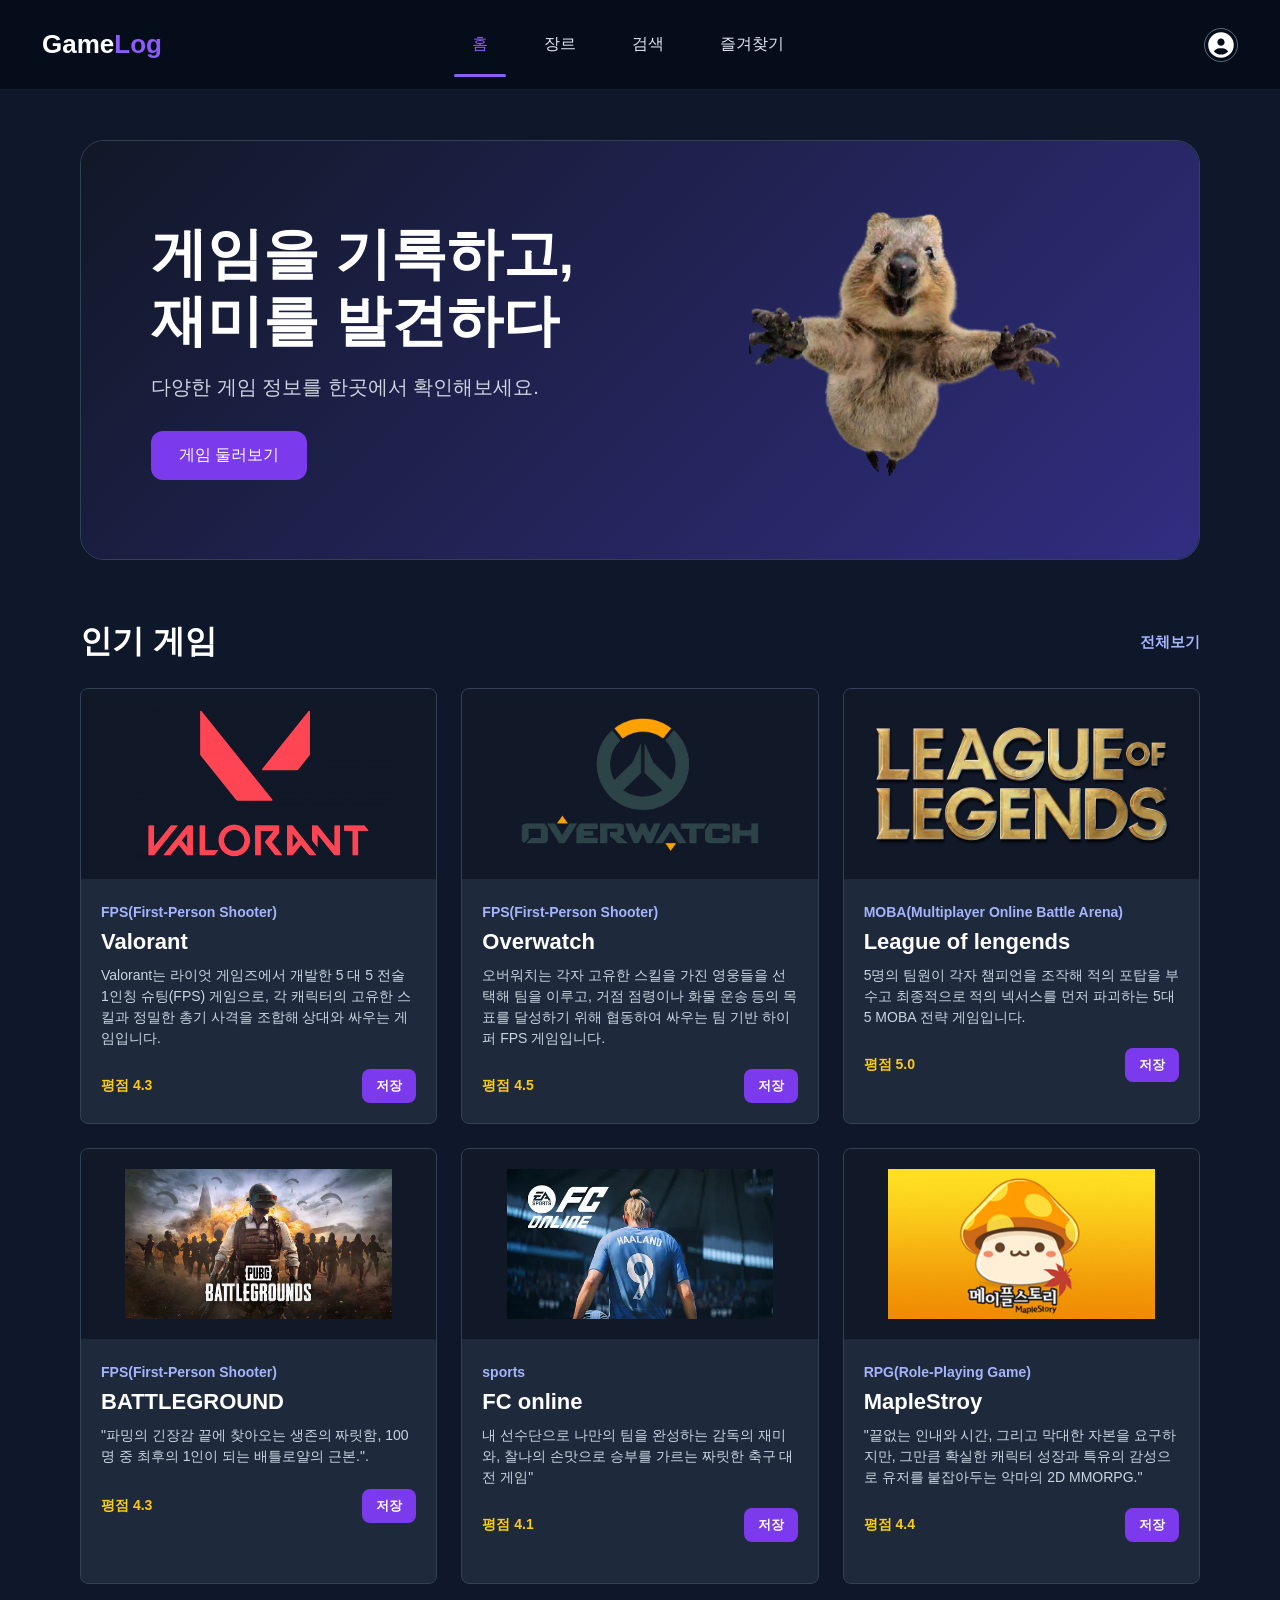
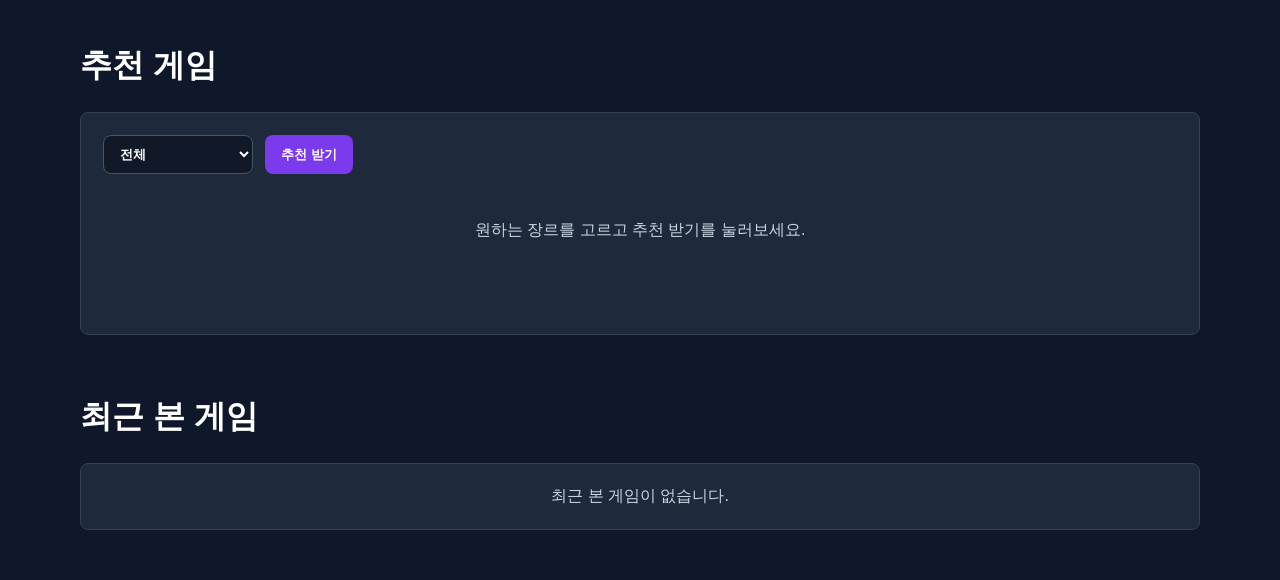
==== Index/Index.html @ 5eb22023 "검색 페이지 기본 화면 추가" ====
<!doctype html>
<html lang="ko">
<head>
    <meta charset="UTF-8">
    <meta name="viewport" content="width=device-width, initial-scale=1.0">
    <title>GameLog</title>
    <link rel="stylesheet" href="Index.css">
</head>

<body>

<div class="linebox">

    <header>
        <a href="../Index/Index.html" class="logo">Game<span>Log</span></a>

        <nav aria-label="주요 메뉴">
            <ul>
                <li><a href="../Index/Index.html" class="active">홈</a></li>
                <li><a href="../genre/genre.html">장르</a></li>
                <li><a href="../search/search.html">검색</a></li>
                <li><a href="../favorites/favorites.html">즐겨찾기</a></li>
            </ul>

            <div class="nav-icons">
                <div class="profile-icon" id="profile">
                    <img src="../image/circle-user-solid-full%20(1).svg" alt="프로필" class="profile profile-default">
                    <img src="../image/circle-user-solid-full%20(2).svg" alt="" class="profile profile-hover">
                </div>
            </div>
        </nav>
    </header>

    <main>
        <section class="hero-slider">
            <div class="slides">

                <div class="slide">
                    <div class="hero-text">
                        <h1>게임을 기록하고,<br>재미를 발견하다</h1>
                        <p>다양한 게임 정보를 한곳에서 확인해보세요.</p>
                        <a href="../genre/genre.html" class="cta-btn">게임 둘러보기</a>
                    </div>

                    <img src="../image/cutemin.png" alt="게임 이미지" class="hero-image">
                </div>

                <div class="slide">
                    <div class="hero-text">
                        <h1>나만의 게임 리스트를<br>만들어보세요</h1>
                        <p>즐겨찾기 기능으로 게임을 저장할 수 있습니다.</p>
                        <a href="favorites.html" class="cta-btn">즐겨찾기 보기</a>
                    </div>

                    <img src="../image/angry.png" alt="게임 이미지" class="hero-image2">
                </div>

                <div class="slide">
                    <div class="hero-text">
                        <h1>장르별 게임을<br>쉽게 탐색하세요</h1>
                        <p>FPS, RPG, 스포츠 게임을 분류해서 볼 수 있습니다.</p>
                        <a href="../genre/genre.html" class="cta-btn">장르 보러가기</a>
                    </div>

                    <img src="../image/mingeon.png" alt="게임 이미지" class="hero-image3">
                </div>

            </div>
        </section>

        <section class="game-section">
            <div class="section-title">
                <h2>인기 게임</h2>
                <a href="../genre/genre.html">전체보기</a>
            </div>

            <div class="game-list">
                <article class="game-card">
                    <img src="../image/Valorant-Logo-500x281.png" alt="valorant 게임 이미지">

                    <div class="game-info">
                        <span class="game-genre">FPS(First-Person Shooter)</span>
                        <h3>Valorant</h3>
                        <p>Valorant는 라이엇 게임즈에서 개발한 5 대 5 전술 1인칭 슈팅(FPS) 게임으로, 각 캐릭터의 고유한 스킬과 정밀한 총기 사격을 조합해 상대와 싸우는 게임입니다.</p>

                        <div class="game-bottom">
                            <span class="game-rating">평점 4.3</span>
                            <button type="button" class="save-btn">저장</button>
                        </div>
                    </div>
                </article>

                <article class="game-card">
                    <img src="../image/Overwatch-Logo-640x400.png" alt="overwatch 게임 이미지">

                    <div class="game-info">
                        <span class="game-genre">FPS(First-Person Shooter)</span>
                        <h3>Overwatch</h3>
                        <p>오버워치는 각자 고유한 스킬을 가진 영웅들을 선택해 팀을 이루고, 거점 점령이나 화물 운송 등의 목표를 달성하기 위해 협동하여 싸우는 팀 기반 하이퍼 FPS 게임입니다.</p>

                        <div class="game-bottom">
                            <span class="game-rating">평점 4.5</span>
                            <button type="button" class="save-btn">저장</button>
                        </div>
                    </div>
                </article>

                <article class="game-card">
                    <img src="../image/League%20of%20lengends%20(1).png" alt="LOL 게임 이미지">

                    <div class="game-info">
                        <span class="game-genre">MOBA(Multiplayer Online Battle Arena)</span>
                        <h3>League of lengends</h3>
                        <p>5명의 팀원이 각자 챔피언을 조작해 적의 포탑을 부수고 최종적으로 적의 넥서스를 먼저 파괴하는 5대5 MOBA 전략 게임입니다.</p>

                        <div class="game-bottom">
                            <span class="game-rating">평점 5.0</span>
                            <button type="button" class="save-btn">저장</button>
                        </div>
                    </div>
                </article>


                <article class="game-card">
                    <img src="../image/BAG.jpg" alt="BATTLEGROUND 게임 이미지">
                    <div class="game-info">
                        <span class="game-genre">FPS(First-Person Shooter)</span>
                        <h3>BATTLEGROUND</h3>
                        <p>"파밍의 긴장감 끝에 찾아오는 생존의 짜릿함, 100명 중 최후의 1인이 되는 배틀로얄의 근본.".</p>

                        <div class="game-bottom">
                            <span class="game-rating">평점 4.3</span>
                            <button type="button" class="save-btn">저장</button>
                        </div>
                    </div>
                </article>


                <article class="game-card">
                    <img src="../image/FC.png" alt="FC online 게임 이미지">

                    <div class="game-info">
                        <span class="game-genre">sports</span>
                        <h3>FC online</h3>
                        <p>내 선수단으로 나만의 팀을 완성하는 감독의 재미와, 찰나의 손맛으로 승부를 가르는 짜릿한 축구 대전 게임"</p>

                        <div class="game-bottom">
                            <span class="game-rating">평점 4.1</span>
                            <button type="button" class="save-btn">저장</button>
                        </div>
                    </div>
                </article>



                <article class="game-card">
                    <img src="../image/maple.jpg" alt="mapleStory 게임 이미지">

                    <div class="game-info">
                        <span class="game-genre">RPG(Role-Playing Game)</span>
                        <h3>MapleStroy</h3>
                        <p>"끝없는 인내와 시간, 그리고 막대한 자본을 요구하지만, 그만큼 확실한 캐릭터 성장과 특유의 감성으로 유저를 붙잡아두는 악마의 2D MMORPG."</p>

                        <div class="game-bottom">
                            <span class="game-rating">평점 4.4</span>
                            <button type="button" class="save-btn">저장</button>
                        </div>
                    </div>
                </article>
            </div>
        </section>

        <section class="recommend-section">
            <div class="section-title">
                <h2>추천 게임</h2>
            </div>

            <div class="recommend-box">
                <div class="recommend-controls">
                    <select id="recommendGenre" aria-label="추천 장르 선택">
                        <option value="all">전체</option>
                        <option value="fps">FPS</option>
                        <option value="moba">MOBA</option>
                        <option value="sports">Sports</option>
                        <option value="rpg">RPG</option>
                    </select>

                    <button type="button" id="recommendBtn">추천 받기</button>
                </div>

                <div class="recommend-result" id="recommendResult">
                    <p>원하는 장르를 고르고 추천 받기를 눌러보세요.</p>
                </div>
            </div>
        </section>

        <section class="recent-section">
            <div class="section-title">
                <h2>최근 본 게임</h2>
                <button type="button" class="clear-recent-btn" id="clearRecentBtn">전체 삭제</button>
            </div>

            <div class="recent-list" id="recentList"></div>
            <p class="recent-empty" id="recentEmpty">최근 본 게임이 없습니다.</p>
        </section>
    </main>

</div>

<div class="save-modal" id="saveModal" aria-hidden="true">
    <div class="save-modal-box" role="dialog" aria-modal="true" aria-labelledby="saveModalTitle">
        <h2 id="saveModalTitle">게임 저장</h2>
        <span id="saveGameName"></span>
        <p id="saveModalMessage">이 게임을 저장하시겠습니까?</p>

        <div class="save-modal-actions">
            <button type="button" class="modal-yes" id="saveConfirm">네</button>
            <button type="button" class="modal-no" id="saveCancel">아니오</button>
        </div>
    </div>
</div>

<script src="Index.js"></script>
</body>
</html>
---- Index/Index.css ----
* {
    margin: 0;
    padding: 0;
    box-sizing: border-box;
}

body {
    background-color: #0f172a;
    color: white;
    font-family: sans-serif;
    overflow-x: hidden;
}

.linebox {
    width: 100vw;
    min-height: 100vh;
}

header {
    width: 100%;
    height: 90px;
    padding: 0 42px;
    display: flex;
    align-items: center;
    border-bottom: 1px solid rgba(148, 163, 184, 0.12);
    background: rgba(5, 12, 26, 0.94);
}

.logo {
    width: 210px;
    color: white;
    font-size: 26px;
    font-weight: 800;
    letter-spacing: 0;
    text-decoration: none;
}

.logo span {
    color: #8b5cf6;
}

nav {
    flex: 1;
    display: flex;
    align-items: center;
}

nav ul {
    display: flex;
    flex: 1;
    justify-content: center;
    gap: 56px;
    list-style: none;
    transform: translateX(-100px);
}

nav a {
    position: relative;
    color: #e2e8f0;
    text-decoration: none;
    font-size: 16px;
    transition: color 0.2s ease;
}

nav a:hover,
nav a.active {
    color: #8b5cf6;
}

nav a.active::after {
    content: "";
    position: absolute;
    left: 50%;
    bottom: -25px;
    width: 52px;
    height: 3px;
    border-radius: 99px;
    background: #8b5cf6;
    transform: translateX(-50%);
}

.nav-icons {
    display: flex;
    align-items: center;
    gap: 24px;
}

.profile-icon {
    position: relative;
    width: 34px;
    height: 34px;
    cursor: pointer;
}

.profile {
    position: absolute;
    inset: 0;
    width: 100%;
    height: 100%;
    object-fit: cover;
    border-radius: 50%;
    border: 1px solid rgba(148, 163, 184, 0.6);
    transition:
        opacity 0.25s ease,
        transform 0.25s ease;
}

.profile-hover {
    opacity: 0;
}

.profile-icon:hover .profile-default {
    opacity: 0;
    transform: scale(0.92);
}

.profile-icon:hover .profile-hover {
    opacity: 1;
    transform: scale(1.06);
}

main {
    padding: 50px 80px;
}

.hero-slider {
    width: 100%;
    height: 420px;
    overflow: hidden;

    border-radius: 24px;
    border: 1px solid #334155;
}

.slides {
    display: flex;
    width: 100%;
    height: 100%;

    animation: slide 12s infinite;
}

.slide {
    min-width: 100%;
    height: 100%;
    padding: 70px;
    flex-shrink: 0;

    display: flex;
    justify-content: space-between;
    align-items: center;

    background: linear-gradient(135deg, #111827, #312e81);
}

.hero-text {
    width: 50%;
}

.hero-text h1 {
    font-size: 56px;
    line-height: 1.2;
    margin-bottom: 20px;
}

.hero-text p {
    font-size: 20px;
    color: #cbd5e1;
    margin-bottom: 30px;
}

.hero-image,
.hero-image2,
.hero-image3 {
    width: 320px;
    height: 320px;
    object-fit: contain;
    margin-right: 60px;
}

.cta-btn {
    display: inline-block;
    padding: 14px 28px;

    border-radius: 12px;
    background-color: #7c3aed;

    color: white;
    text-decoration: none;
}

.cta-btn:hover {
    background-color: #6d28d9;
}

.game-section {
    margin-top: 60px;
}

.section-title {
    display: flex;
    justify-content: space-between;
    align-items: center;
    margin-bottom: 24px;
}

.section-title h2 {
    font-size: 32px;
}

.section-title a {
    color: #a5b4fc;
    font-size: 15px;
    font-weight: 700;
    text-decoration: none;
}

.section-title a:hover {
    color: #c4b5fd;
}

.game-list {
    display: grid;
    grid-template-columns: repeat(3, minmax(0, 1fr));
    grid-template-rows: repeat(2, minmax(0, 1fr));
    gap: 24px;
}

.game-card {
    overflow: hidden;
    border: 1px solid #334155;
    border-radius: 8px;
    background-color: #1e293b;
    cursor: pointer;
    transition: 0.3s;
}

.game-card:hover {
    transform: translateY(-8px);
    border-color: #8b5cf6;
}

.game-card img {
    width: 100%;
    height: 190px;
    object-fit: contain;
    padding: 20px;
    background-color: #111827;
}

.game-info {
    padding: 20px;
}

.game-genre {
    color: #a5b4fc;
    font-size: 14px;
    font-weight: 700;
}

.game-info h3 {
    margin-top: 8px;
    font-size: 22px;
}

.game-info p {
    min-height: 44px;
    margin-top: 10px;
    color: #cbd5e1;
    font-size: 14px;
    line-height: 1.5;
}

.game-bottom {
    display: flex;
    justify-content: space-between;
    align-items: center;
    margin-top: 20px;
}

.game-rating {
    color: #facc15;
    font-size: 14px;
    font-weight: 700;
}

.game-bottom button {
    padding: 8px 14px;
    border: none;
    border-radius: 8px;
    background-color: #7c3aed;
    color: white;
    font-weight: 700;
    cursor: pointer;
    transition: 0.3s;
}

.game-bottom button:hover {
    background-color: #6d28d9;
}

.recommend-section {
    margin-top: 60px;
}

.recommend-box {
    padding: 22px;
    border: 1px solid #334155;
    border-radius: 8px;
    background-color: #1e293b;
}

.recommend-controls {
    display: flex;
    gap: 12px;
    margin-bottom: 18px;
}

.recommend-controls select {
    min-width: 150px;
    padding: 10px 12px;
    border: 1px solid #475569;
    border-radius: 8px;
    background-color: #111827;
    color: white;
    font-weight: 700;
}

.recommend-controls button {
    padding: 10px 16px;
    border: none;
    border-radius: 8px;
    background-color: #7c3aed;
    color: white;
    font-weight: 800;
    cursor: pointer;
    transition: 0.3s;
}

.recommend-controls button:hover {
    background-color: #6d28d9;
}

.recommend-result {
    min-height: 120px;
}

.recommend-result.has-results {
    display: grid;
    grid-template-columns: repeat(3, minmax(0, 1fr));
    gap: 18px;
}

.recommend-result > p {
    padding: 28px 0;
    color: #cbd5e1;
    text-align: center;
}

.recommend-card {
    display: flex;
    flex-direction: column;
    overflow: hidden;
    border: 1px solid #334155;
    border-radius: 8px;
    background-color: #1e293b;
    transition: 0.3s;
}

.recommend-card:hover {
    transform: translateY(-8px);
    border-color: #8b5cf6;
}

.recommend-card img {
    width: 100%;
    height: 150px;
    object-fit: contain;
    padding: 18px;
    background-color: #111827;
}

.recommend-card div {
    padding: 16px;
}

.recommend-card span {
    color: #a5b4fc;
    font-size: 14px;
    font-weight: 800;
}

.recommend-card h3 {
    margin-top: 8px;
    font-size: 20px;
}

.recommend-card p {
    margin-top: 10px;
    color: #cbd5e1;
    font-size: 14px;
    line-height: 1.5;
}

.recommend-card strong {
    display: inline-block;
    margin-top: 14px;
    color: #facc15;
    font-size: 14px;
}

.recent-section {
    margin-top: 60px;
}

.clear-recent-btn {
    padding: 8px 14px;
    border: none;
    border-radius: 8px;
    background-color: #475569;
    color: white;
    font-weight: 700;
    cursor: pointer;
    transition: 0.3s;
}

.clear-recent-btn:hover {
    background-color: #334155;
}

.clear-recent-btn.hidden {
    display: none;
}

.recent-list {
    display: grid;
    grid-template-columns: repeat(3, minmax(0, 1fr));
    gap: 24px;
}

.recent-card {
    display: flex;
    align-items: center;
    gap: 16px;
    padding: 16px;
    border: 1px solid #334155;
    border-radius: 8px;
    background-color: #1e293b;
}

.recent-card img {
    width: 74px;
    height: 74px;
    object-fit: contain;
    padding: 10px;
    border-radius: 8px;
    background-color: #111827;
}

.recent-card h3 {
    font-size: 18px;
    margin-bottom: 6px;
}

.recent-card span {
    color: #a5b4fc;
    font-size: 13px;
    font-weight: 700;
}

.recent-card p {
    margin-top: 8px;
    color: #facc15;
    font-size: 13px;
    font-weight: 700;
}

.recent-empty {
    padding: 22px;
    border: 1px solid #334155;
    border-radius: 8px;
    background-color: #1e293b;
    color: #cbd5e1;
    text-align: center;
}

.recent-empty.hidden {
    display: none;
}

.save-btn.saved {
    background-color: #16a34a;
}

.save-btn.saved:hover {
    background-color: #15803d;
}

.save-modal {
    position: fixed;
    inset: 0;
    z-index: 20;
    display: none;
    justify-content: center;
    align-items: center;
    padding: 20px;
    background-color: rgba(15, 23, 42, 0.72);
}

.save-modal.open {
    display: flex;
}

.save-modal-box {
    width: min(420px, 100%);
    padding: 28px;
    border: 1px solid #475569;
    border-radius: 8px;
    background-color: #1e293b;
    box-shadow: 0 24px 70px rgba(0, 0, 0, 0.35);
    text-align: center;
}

.save-modal-box h2 {
    margin-bottom: 14px;
    font-size: 24px;
}

#saveGameName {
    display: block;
    margin-bottom: 8px;
    color: white;
    font-size: 18px;
    font-weight: 800;
}

.save-modal-box p {
    color: #cbd5e1;
    font-size: 16px;
    line-height: 1.5;
}

.save-modal-actions {
    display: flex;
    justify-content: center;
    gap: 12px;
    margin-top: 24px;
}

.save-modal-actions button {
    min-width: 84px;
    padding: 10px 18px;
    border: none;
    border-radius: 8px;
    color: white;
    font-weight: 800;
    cursor: pointer;
    transition: 0.3s;
}

.modal-yes {
    background-color: #7c3aed;
}

.modal-yes:hover {
    background-color: #6d28d9;
}

.modal-no {
    background-color: #475569;
}

.modal-no:hover {
    background-color: #334155;
}

@keyframes slide {
    0%, 25% {
        transform: translateX(0);
    }

    33%, 58% {
        transform: translateX(-100%);
    }

    66%, 91% {
        transform: translateX(-200%);
    }

    100% {
        transform: translateX(0);
    }
}
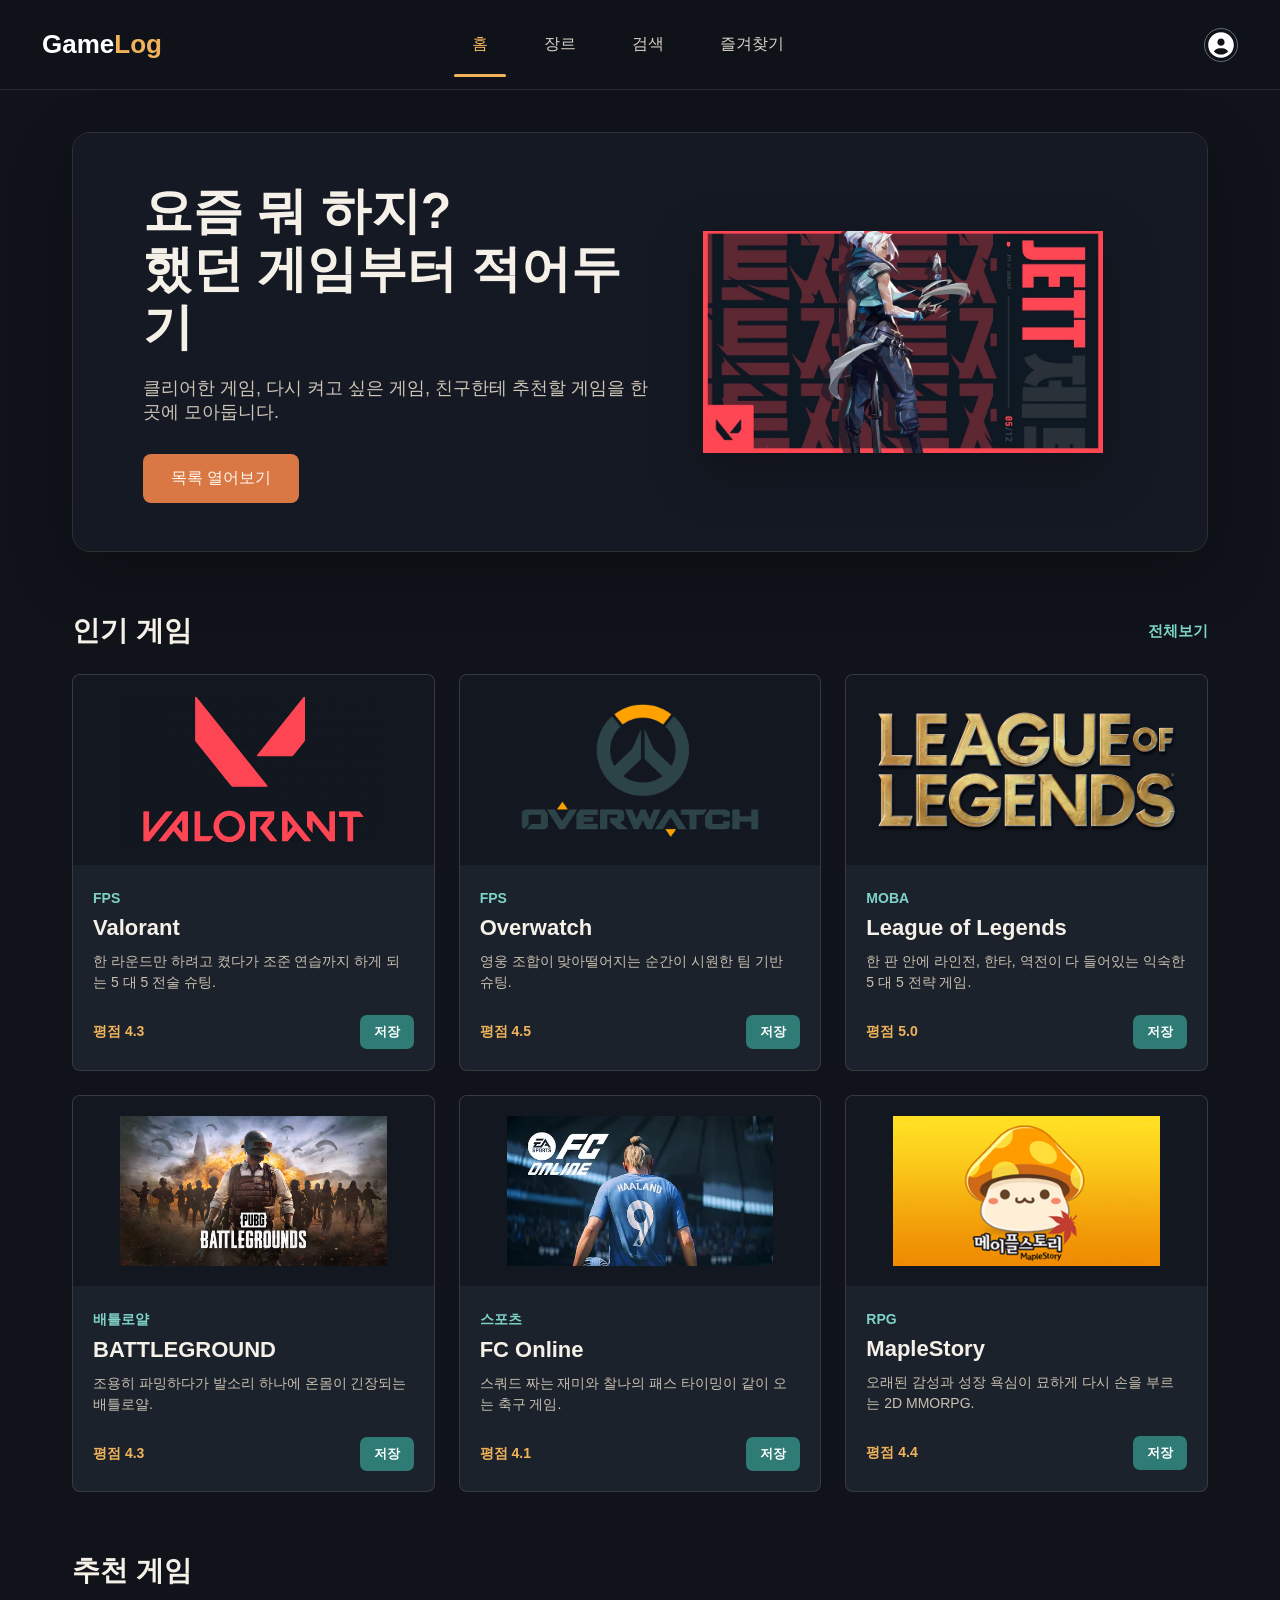
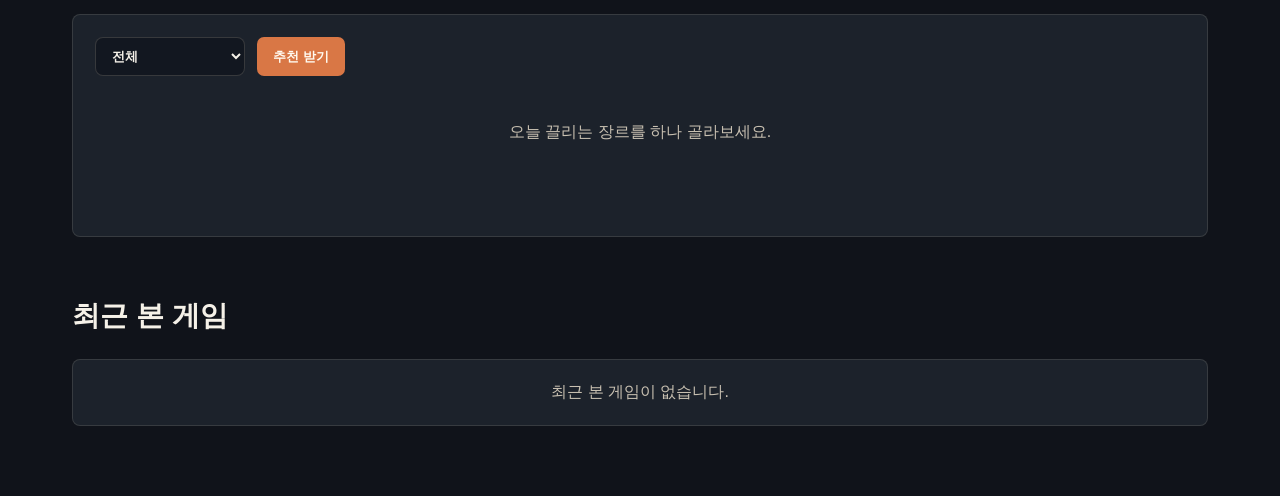
==== commit 2a741921: "로그인 회원가입 상세 즐겨찾기 페이지 추가" ====
--- a/Index/Index.html
+++ b/Index/Index.html
@@ -1,4 +1,5 @@
 <!doctype html>
+<!-- 홈 화면의 뼈대를 만드는 HTML 파일입니다. -->
 <html lang="ko">
 <head>
     <meta charset="UTF-8">
@@ -11,6 +12,7 @@
 
 <div class="linebox">
 
+    <!-- 맨 위 메뉴입니다. 다른 페이지로 이동할 수 있습니다. -->
     <header>
         <a href="../Index/Index.html" class="logo">Game<span>Log</span></a>
 
@@ -23,51 +25,53 @@
             </ul>
 
             <div class="nav-icons">
-                <div class="profile-icon" id="profile">
+                <a href="../login/login.html" class="profile-icon" id="profile" aria-label="로그인 페이지">
                     <img src="../image/circle-user-solid-full%20(1).svg" alt="프로필" class="profile profile-default">
                     <img src="../image/circle-user-solid-full%20(2).svg" alt="" class="profile profile-hover">
-                </div>
+                </a>
             </div>
         </nav>
     </header>
 
     <main>
+        <!-- 첫 화면에 크게 보이는 자동 슬라이드 영역입니다. -->
         <section class="hero-slider">
             <div class="slides">
 
                 <div class="slide">
                     <div class="hero-text">
-                        <h1>게임을 기록하고,<br>재미를 발견하다</h1>
-                        <p>다양한 게임 정보를 한곳에서 확인해보세요.</p>
-                        <a href="../genre/genre.html" class="cta-btn">게임 둘러보기</a>
-                    </div>
-
-                    <img src="../image/cutemin.png" alt="게임 이미지" class="hero-image">
+                        <h1>요즘 뭐 하지?<br>했던 게임부터 적어두기</h1>
+                        <p>클리어한 게임, 다시 켜고 싶은 게임, 친구한테 추천할 게임을 한곳에 모아둡니다.</p>
+                        <a href="../genre/genre.html" class="cta-btn">목록 열어보기</a>
+                    </div>
+
+                    <img src="../image/AKR20200522077000017_02_i_P4.jpg" alt="게임 이미지" class="hero-image">
                 </div>
 
                 <div class="slide">
                     <div class="hero-text">
-                        <h1>나만의 게임 리스트를<br>만들어보세요</h1>
-                        <p>즐겨찾기 기능으로 게임을 저장할 수 있습니다.</p>
-                        <a href="favorites.html" class="cta-btn">즐겨찾기 보기</a>
-                    </div>
-
-                    <img src="../image/angry.png" alt="게임 이미지" class="hero-image2">
+                        <h1>재밌어 보이면<br>일단 저장</h1>
+                        <p>나중에 할 게임을 까먹지 않게 짧게 표시해둘 수 있어요.</p>
+                        <a href="../favorites/favorites.html" class="cta-btn">저장한 게임 보기</a>
+                    </div>
+
+                    <img src="../image/EGS_LeagueofLegends_RiotGames_S1_2560x1440-47eb328eac5ddd63ebd096ded7d0d5ab.jpg" alt="게임 이미지" class="hero-image2">
                 </div>
 
                 <div class="slide">
                     <div class="hero-text">
-                        <h1>장르별 게임을<br>쉽게 탐색하세요</h1>
-                        <p>FPS, RPG, 스포츠 게임을 분류해서 볼 수 있습니다.</p>
-                        <a href="../genre/genre.html" class="cta-btn">장르 보러가기</a>
-                    </div>
-
-                    <img src="../image/mingeon.png" alt="게임 이미지" class="hero-image3">
-                </div>
-
-            </div>
-        </section>
-
+                        <h1>오늘은 FPS?<br>아니면 조용한 RPG?</h1>
+                        <p>장르별로 훑어보고, 끌리는 게임만 골라보세요.</p>
+                        <a href="../genre/genre.html" class="cta-btn">장르별로 보기</a>
+                    </div>
+
+                    <img src="../image/maxresdefault.jpg" alt="게임 이미지" class="hero-image3">
+                </div>
+
+            </div>
+        </section>
+
+        <!-- 인기 게임 카드를 모아 보여주는 영역입니다. -->
         <section class="game-section">
             <div class="section-title">
                 <h2>인기 게임</h2>
@@ -79,9 +83,9 @@
                     <img src="../image/Valorant-Logo-500x281.png" alt="valorant 게임 이미지">
 
                     <div class="game-info">
-                        <span class="game-genre">FPS(First-Person Shooter)</span>
+                        <span class="game-genre">FPS</span>
                         <h3>Valorant</h3>
-                        <p>Valorant는 라이엇 게임즈에서 개발한 5 대 5 전술 1인칭 슈팅(FPS) 게임으로, 각 캐릭터의 고유한 스킬과 정밀한 총기 사격을 조합해 상대와 싸우는 게임입니다.</p>
+                        <p>한 라운드만 하려고 켰다가 조준 연습까지 하게 되는 5 대 5 전술 슈팅.</p>
 
                         <div class="game-bottom">
                             <span class="game-rating">평점 4.3</span>
@@ -94,9 +98,9 @@
                     <img src="../image/Overwatch-Logo-640x400.png" alt="overwatch 게임 이미지">
 
                     <div class="game-info">
-                        <span class="game-genre">FPS(First-Person Shooter)</span>
+                        <span class="game-genre">FPS</span>
                         <h3>Overwatch</h3>
-                        <p>오버워치는 각자 고유한 스킬을 가진 영웅들을 선택해 팀을 이루고, 거점 점령이나 화물 운송 등의 목표를 달성하기 위해 협동하여 싸우는 팀 기반 하이퍼 FPS 게임입니다.</p>
+                        <p>영웅 조합이 맞아떨어지는 순간이 시원한 팀 기반 슈팅.</p>
 
                         <div class="game-bottom">
                             <span class="game-rating">평점 4.5</span>
@@ -109,9 +113,9 @@
                     <img src="../image/League%20of%20lengends%20(1).png" alt="LOL 게임 이미지">
 
                     <div class="game-info">
-                        <span class="game-genre">MOBA(Multiplayer Online Battle Arena)</span>
-                        <h3>League of lengends</h3>
-                        <p>5명의 팀원이 각자 챔피언을 조작해 적의 포탑을 부수고 최종적으로 적의 넥서스를 먼저 파괴하는 5대5 MOBA 전략 게임입니다.</p>
+                        <span class="game-genre">MOBA</span>
+                        <h3>League of Legends</h3>
+                        <p>한 판 안에 라인전, 한타, 역전이 다 들어있는 익숙한 5 대 5 전략 게임.</p>
 
                         <div class="game-bottom">
                             <span class="game-rating">평점 5.0</span>
@@ -124,9 +128,9 @@
                 <article class="game-card">
                     <img src="../image/BAG.jpg" alt="BATTLEGROUND 게임 이미지">
                     <div class="game-info">
-                        <span class="game-genre">FPS(First-Person Shooter)</span>
+                        <span class="game-genre">배틀로얄</span>
                         <h3>BATTLEGROUND</h3>
-                        <p>"파밍의 긴장감 끝에 찾아오는 생존의 짜릿함, 100명 중 최후의 1인이 되는 배틀로얄의 근본.".</p>
+                        <p>조용히 파밍하다가 발소리 하나에 온몸이 긴장되는 배틀로얄.</p>
 
                         <div class="game-bottom">
                             <span class="game-rating">평점 4.3</span>
@@ -140,9 +144,9 @@
                     <img src="../image/FC.png" alt="FC online 게임 이미지">
 
                     <div class="game-info">
-                        <span class="game-genre">sports</span>
-                        <h3>FC online</h3>
-                        <p>내 선수단으로 나만의 팀을 완성하는 감독의 재미와, 찰나의 손맛으로 승부를 가르는 짜릿한 축구 대전 게임"</p>
+                        <span class="game-genre">스포츠</span>
+                        <h3>FC Online</h3>
+                        <p>스쿼드 짜는 재미와 찰나의 패스 타이밍이 같이 오는 축구 게임.</p>
 
                         <div class="game-bottom">
                             <span class="game-rating">평점 4.1</span>
@@ -157,9 +161,9 @@
                     <img src="../image/maple.jpg" alt="mapleStory 게임 이미지">
 
                     <div class="game-info">
-                        <span class="game-genre">RPG(Role-Playing Game)</span>
-                        <h3>MapleStroy</h3>
-                        <p>"끝없는 인내와 시간, 그리고 막대한 자본을 요구하지만, 그만큼 확실한 캐릭터 성장과 특유의 감성으로 유저를 붙잡아두는 악마의 2D MMORPG."</p>
+                        <span class="game-genre">RPG</span>
+                        <h3>MapleStory</h3>
+                        <p>오래된 감성과 성장 욕심이 묘하게 다시 손을 부르는 2D MMORPG.</p>
 
                         <div class="game-bottom">
                             <span class="game-rating">평점 4.4</span>
@@ -170,6 +174,7 @@
             </div>
         </section>
 
+        <!-- 선택한 장르에 맞는 게임을 추천해 주는 영역입니다. -->
         <section class="recommend-section">
             <div class="section-title">
                 <h2>추천 게임</h2>
@@ -189,11 +194,12 @@
                 </div>
 
                 <div class="recommend-result" id="recommendResult">
-                    <p>원하는 장르를 고르고 추천 받기를 눌러보세요.</p>
-                </div>
-            </div>
-        </section>
-
+                    <p>오늘 끌리는 장르를 하나 골라보세요.</p>
+                </div>
+            </div>
+        </section>
+
+        <!-- 사용자가 클릭했던 게임을 최근 본 게임으로 보여주는 영역입니다. -->
         <section class="recent-section">
             <div class="section-title">
                 <h2>최근 본 게임</h2>
@@ -207,6 +213,7 @@
 
 </div>
 
+<!-- 저장하거나 저장 취소할지 물어보는 작은 창입니다. -->
 <div class="save-modal" id="saveModal" aria-hidden="true">
     <div class="save-modal-box" role="dialog" aria-modal="true" aria-labelledby="saveModalTitle">
         <h2 id="saveModalTitle">게임 저장</h2>
--- a/Index/Index.css
+++ b/Index/Index.css
@@ -1,13 +1,17 @@
+/* 홈 화면의 색, 위치, 카드 모양을 정하는 CSS 파일입니다. */
+
+/* 모든 태그의 기본 여백을 없애서 화면을 정확히 맞추기 쉽게 합니다. */
 * {
     margin: 0;
     padding: 0;
     box-sizing: border-box;
 }
 
+/* 페이지 전체의 배경색과 글자 모양을 정합니다. */
 body {
-    background-color: #0f172a;
-    color: white;
-    font-family: sans-serif;
+    background: #10131a;
+    color: #f5f1e8;
+    font-family: Arial, "Noto Sans KR", sans-serif;
     overflow-x: hidden;
 }
 
@@ -16,14 +20,15 @@
     min-height: 100vh;
 }
 
+/* 맨 위 메뉴와 로고 영역입니다. */
 header {
     width: 100%;
     height: 90px;
     padding: 0 42px;
     display: flex;
     align-items: center;
-    border-bottom: 1px solid rgba(148, 163, 184, 0.12);
-    background: rgba(5, 12, 26, 0.94);
+    border-bottom: 1px solid rgba(221, 210, 188, 0.13);
+    background: rgba(15, 18, 25, 0.96);
 }
 
 .logo {
@@ -36,7 +41,7 @@
 }
 
 .logo span {
-    color: #8b5cf6;
+    color: #f0b35a;
 }
 
 nav {
@@ -56,7 +61,7 @@
 
 nav a {
     position: relative;
-    color: #e2e8f0;
+    color: #d8d2c4;
     text-decoration: none;
     font-size: 16px;
     transition: color 0.2s ease;
@@ -64,7 +69,7 @@
 
 nav a:hover,
 nav a.active {
-    color: #8b5cf6;
+    color: #f0b35a;
 }
 
 nav a.active::after {
@@ -75,7 +80,7 @@
     width: 52px;
     height: 3px;
     border-radius: 99px;
-    background: #8b5cf6;
+    background: #f0b35a;
     transform: translateX(-50%);
 }
 
@@ -89,6 +94,7 @@
     position: relative;
     width: 34px;
     height: 34px;
+    display: block;
     cursor: pointer;
 }
 
@@ -120,18 +126,21 @@
 }
 
 main {
-    padding: 50px 80px;
-}
-
+    padding: 42px 72px 70px;
+}
+
+/* 첫 화면의 큰 슬라이드 영역입니다. */
 .hero-slider {
     width: 100%;
     height: 420px;
     overflow: hidden;
 
-    border-radius: 24px;
-    border: 1px solid #334155;
-}
-
+    border-radius: 18px;
+    border: 1px solid rgba(221, 210, 188, 0.16);
+    box-shadow: 0 20px 60px rgba(0, 0, 0, 0.26);
+}
+
+/* 슬라이드가 옆으로 움직이는 애니메이션입니다. */
 .slides {
     display: flex;
     width: 100%;
@@ -150,7 +159,7 @@
     justify-content: space-between;
     align-items: center;
 
-    background: linear-gradient(135deg, #111827, #312e81);
+    background: #151923;
 }
 
 .hero-text {
@@ -158,39 +167,42 @@
 }
 
 .hero-text h1 {
-    font-size: 56px;
-    line-height: 1.2;
+    max-width: 620px;
+    font-size: 50px;
+    line-height: 1.16;
     margin-bottom: 20px;
 }
 
 .hero-text p {
-    font-size: 20px;
-    color: #cbd5e1;
+    max-width: 560px;
+    font-size: 18px;
+    color: #cfc6b8;
     margin-bottom: 30px;
 }
 
 .hero-image,
 .hero-image2,
 .hero-image3 {
-    width: 320px;
-    height: 320px;
+    width: 400px;
+    height: 400px;
     object-fit: contain;
     margin-right: 60px;
+    filter: drop-shadow(0 18px 28px rgba(0, 0, 0, 0.28));
 }
 
 .cta-btn {
     display: inline-block;
     padding: 14px 28px;
 
-    border-radius: 12px;
-    background-color: #7c3aed;
-
-    color: white;
+    border-radius: 8px;
+    background-color: #d97745;
+
+    color: #fffaf0;
     text-decoration: none;
 }
 
 .cta-btn:hover {
-    background-color: #6d28d9;
+    background-color: #c86737;
 }
 
 .game-section {
@@ -205,20 +217,21 @@
 }
 
 .section-title h2 {
-    font-size: 32px;
+    font-size: 28px;
 }
 
 .section-title a {
-    color: #a5b4fc;
+    color: #7dd3c7;
     font-size: 15px;
     font-weight: 700;
     text-decoration: none;
 }
 
 .section-title a:hover {
-    color: #c4b5fd;
-}
-
+    color: #a7f3d0;
+}
+
+/* 인기 게임 카드들이 놓이는 격자입니다. */
 .game-list {
     display: grid;
     grid-template-columns: repeat(3, minmax(0, 1fr));
@@ -226,18 +239,19 @@
     gap: 24px;
 }
 
+/* 게임 카드 하나의 모양입니다. */
 .game-card {
     overflow: hidden;
-    border: 1px solid #334155;
-    border-radius: 8px;
-    background-color: #1e293b;
+    border: 1px solid rgba(221, 210, 188, 0.14);
+    border-radius: 8px;
+    background-color: #1c222b;
     cursor: pointer;
     transition: 0.3s;
 }
 
 .game-card:hover {
-    transform: translateY(-8px);
-    border-color: #8b5cf6;
+    transform: translateY(-4px);
+    border-color: rgba(240, 179, 90, 0.7);
 }
 
 .game-card img {
@@ -245,7 +259,7 @@
     height: 190px;
     object-fit: contain;
     padding: 20px;
-    background-color: #111827;
+    background-color: #121720;
 }
 
 .game-info {
@@ -253,7 +267,7 @@
 }
 
 .game-genre {
-    color: #a5b4fc;
+    color: #7dd3c7;
     font-size: 14px;
     font-weight: 700;
 }
@@ -266,7 +280,7 @@
 .game-info p {
     min-height: 44px;
     margin-top: 10px;
-    color: #cbd5e1;
+    color: #c8c0b1;
     font-size: 14px;
     line-height: 1.5;
 }
@@ -279,7 +293,7 @@
 }
 
 .game-rating {
-    color: #facc15;
+    color: #f0b35a;
     font-size: 14px;
     font-weight: 700;
 }
@@ -287,8 +301,8 @@
 .game-bottom button {
     padding: 8px 14px;
     border: none;
-    border-radius: 8px;
-    background-color: #7c3aed;
+    border-radius: 7px;
+    background-color: #2f7c76;
     color: white;
     font-weight: 700;
     cursor: pointer;
@@ -296,18 +310,19 @@
 }
 
 .game-bottom button:hover {
-    background-color: #6d28d9;
-}
-
+    background-color: #276963;
+}
+
+/* 추천 게임을 보여주는 영역입니다. */
 .recommend-section {
     margin-top: 60px;
 }
 
 .recommend-box {
     padding: 22px;
-    border: 1px solid #334155;
-    border-radius: 8px;
-    background-color: #1e293b;
+    border: 1px solid rgba(221, 210, 188, 0.14);
+    border-radius: 8px;
+    background-color: #1c222b;
 }
 
 .recommend-controls {
@@ -319,26 +334,26 @@
 .recommend-controls select {
     min-width: 150px;
     padding: 10px 12px;
-    border: 1px solid #475569;
-    border-radius: 8px;
-    background-color: #111827;
-    color: white;
+    border: 1px solid rgba(221, 210, 188, 0.18);
+    border-radius: 8px;
+    background-color: #121720;
+    color: #f5f1e8;
     font-weight: 700;
 }
 
 .recommend-controls button {
     padding: 10px 16px;
     border: none;
-    border-radius: 8px;
-    background-color: #7c3aed;
-    color: white;
+    border-radius: 7px;
+    background-color: #d97745;
+    color: #fffaf0;
     font-weight: 800;
     cursor: pointer;
     transition: 0.3s;
 }
 
 .recommend-controls button:hover {
-    background-color: #6d28d9;
+    background-color: #c86737;
 }
 
 .recommend-result {
@@ -353,7 +368,7 @@
 
 .recommend-result > p {
     padding: 28px 0;
-    color: #cbd5e1;
+    color: #c8c0b1;
     text-align: center;
 }
 
@@ -361,15 +376,15 @@
     display: flex;
     flex-direction: column;
     overflow: hidden;
-    border: 1px solid #334155;
-    border-radius: 8px;
-    background-color: #1e293b;
+    border: 1px solid rgba(221, 210, 188, 0.14);
+    border-radius: 8px;
+    background-color: #1c222b;
     transition: 0.3s;
 }
 
 .recommend-card:hover {
-    transform: translateY(-8px);
-    border-color: #8b5cf6;
+    transform: translateY(-4px);
+    border-color: rgba(240, 179, 90, 0.7);
 }
 
 .recommend-card img {
@@ -377,7 +392,7 @@
     height: 150px;
     object-fit: contain;
     padding: 18px;
-    background-color: #111827;
+    background-color: #121720;
 }
 
 .recommend-card div {
@@ -385,7 +400,7 @@
 }
 
 .recommend-card span {
-    color: #a5b4fc;
+    color: #7dd3c7;
     font-size: 14px;
     font-weight: 800;
 }
@@ -397,7 +412,7 @@
 
 .recommend-card p {
     margin-top: 10px;
-    color: #cbd5e1;
+    color: #c8c0b1;
     font-size: 14px;
     line-height: 1.5;
 }
@@ -405,10 +420,11 @@
 .recommend-card strong {
     display: inline-block;
     margin-top: 14px;
-    color: #facc15;
+    color: #f0b35a;
     font-size: 14px;
 }
 
+/* 최근 본 게임을 보여주는 영역입니다. */
 .recent-section {
     margin-top: 60px;
 }
@@ -417,7 +433,7 @@
     padding: 8px 14px;
     border: none;
     border-radius: 8px;
-    background-color: #475569;
+    background-color: #394150;
     color: white;
     font-weight: 700;
     cursor: pointer;
@@ -425,7 +441,7 @@
 }
 
 .clear-recent-btn:hover {
-    background-color: #334155;
+    background-color: #2c3441;
 }
 
 .clear-recent-btn.hidden {
@@ -443,9 +459,9 @@
     align-items: center;
     gap: 16px;
     padding: 16px;
-    border: 1px solid #334155;
-    border-radius: 8px;
-    background-color: #1e293b;
+    border: 1px solid rgba(221, 210, 188, 0.14);
+    border-radius: 8px;
+    background-color: #1c222b;
 }
 
 .recent-card img {
@@ -454,7 +470,7 @@
     object-fit: contain;
     padding: 10px;
     border-radius: 8px;
-    background-color: #111827;
+    background-color: #121720;
 }
 
 .recent-card h3 {
@@ -463,24 +479,24 @@
 }
 
 .recent-card span {
-    color: #a5b4fc;
+    color: #7dd3c7;
     font-size: 13px;
     font-weight: 700;
 }
 
 .recent-card p {
     margin-top: 8px;
-    color: #facc15;
+    color: #f0b35a;
     font-size: 13px;
     font-weight: 700;
 }
 
 .recent-empty {
     padding: 22px;
-    border: 1px solid #334155;
-    border-radius: 8px;
-    background-color: #1e293b;
-    color: #cbd5e1;
+    border: 1px solid rgba(221, 210, 188, 0.14);
+    border-radius: 8px;
+    background-color: #1c222b;
+    color: #c8c0b1;
     text-align: center;
 }
 
@@ -489,13 +505,14 @@
 }
 
 .save-btn.saved {
-    background-color: #16a34a;
+    background-color: #558b55;
 }
 
 .save-btn.saved:hover {
-    background-color: #15803d;
-}
-
+    background-color: #477847;
+}
+
+/* 저장 확인 창의 어두운 배경입니다. */
 .save-modal {
     position: fixed;
     inset: 0;
@@ -559,11 +576,11 @@
 }
 
 .modal-yes {
-    background-color: #7c3aed;
+    background-color: #d97745;
 }
 
 .modal-yes:hover {
-    background-color: #6d28d9;
+    background-color: #c86737;
 }
 
 .modal-no {
@@ -574,6 +591,7 @@
     background-color: #334155;
 }
 
+/* 슬라이드를 어느 위치까지 움직일지 정합니다. */
 @keyframes slide {
     0%, 25% {
         transform: translateX(0);
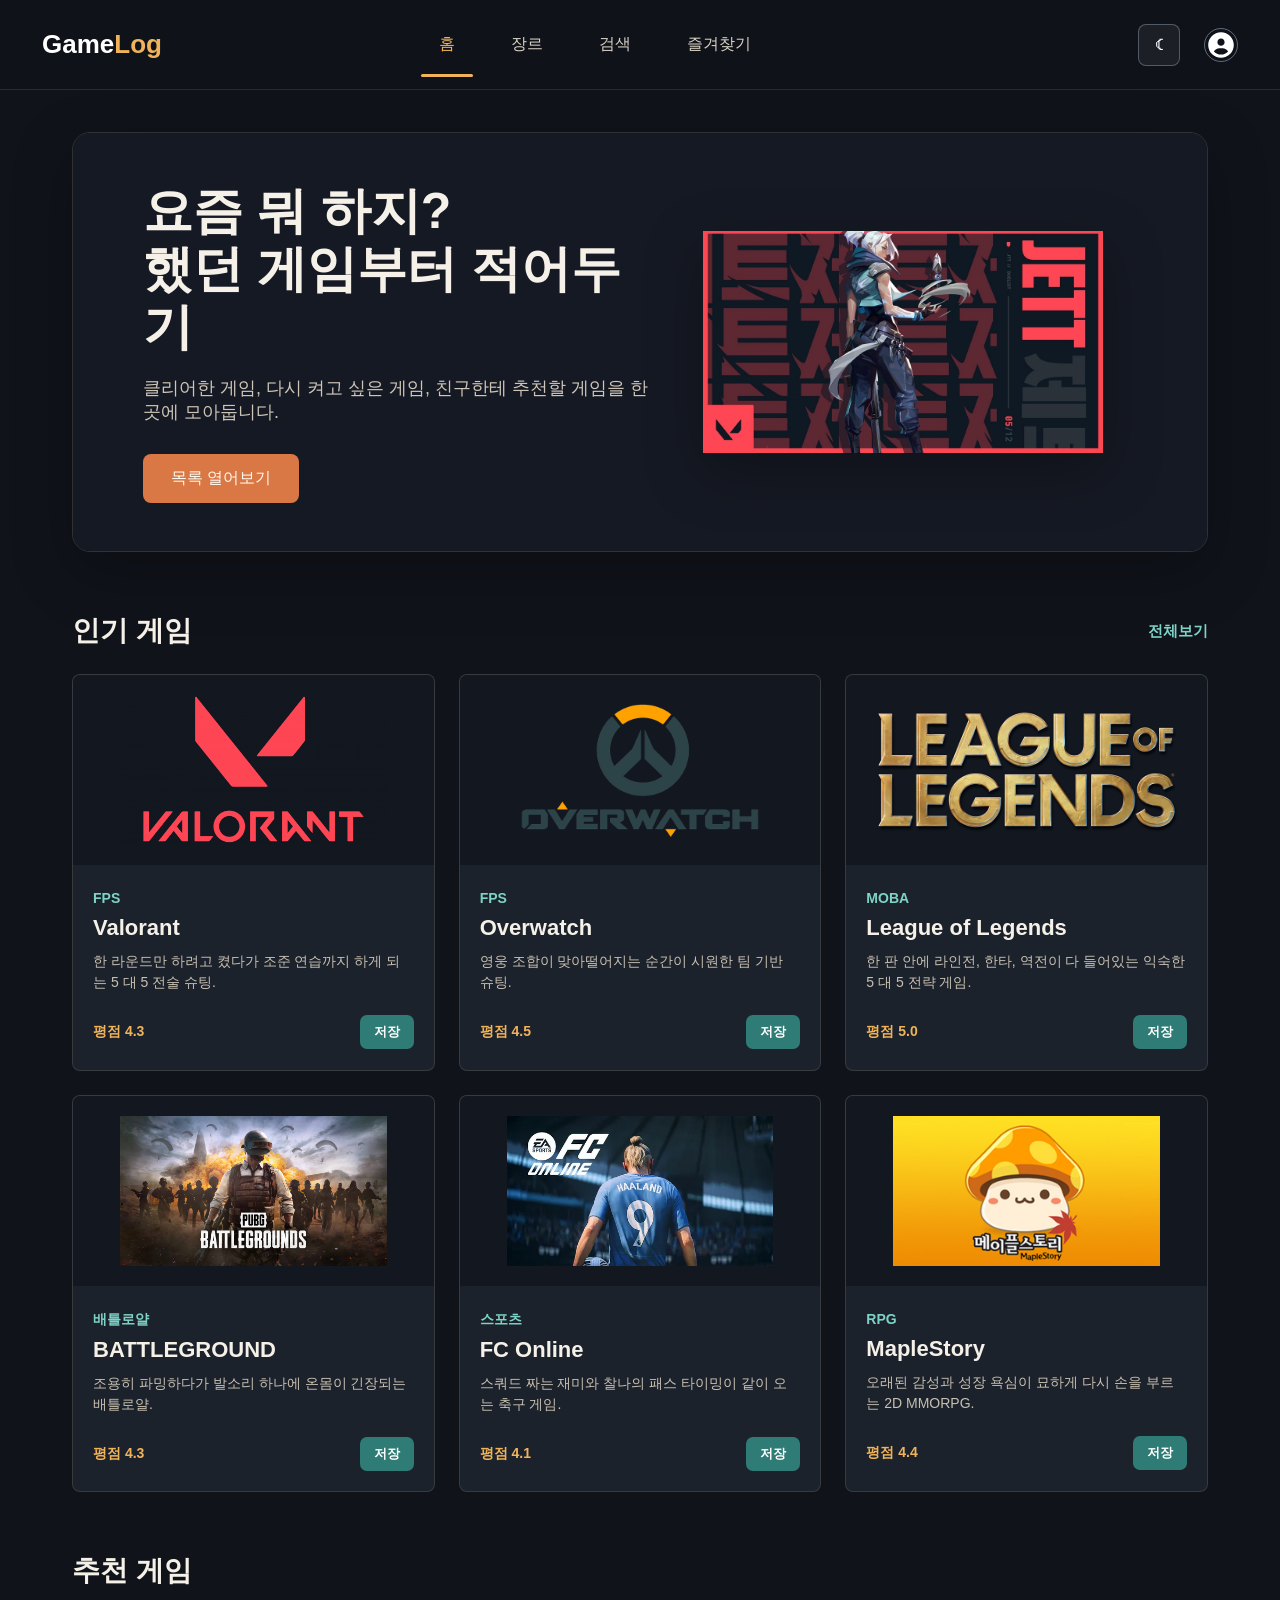
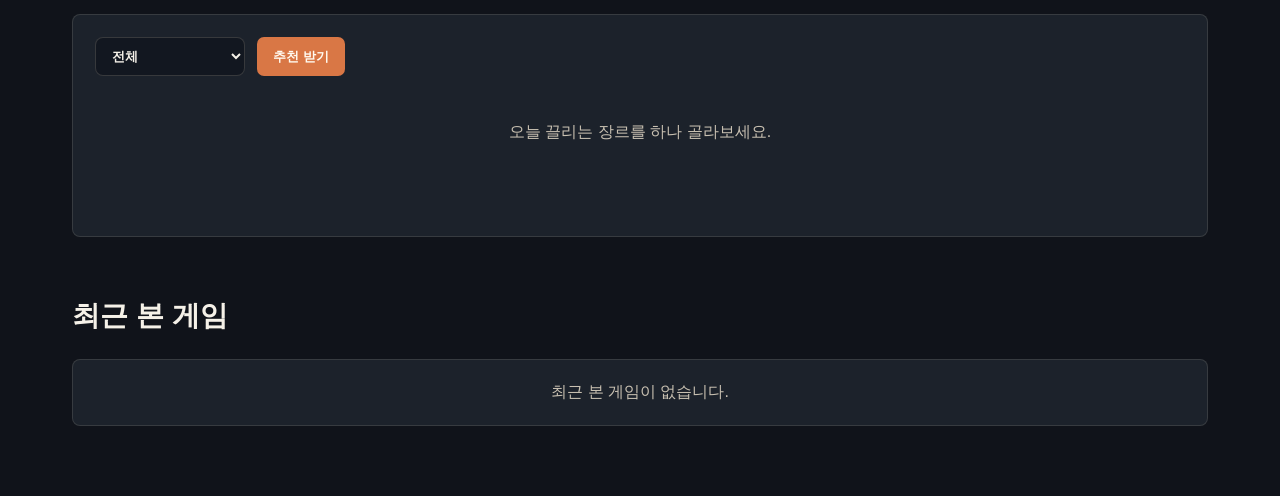
==== commit b3523f09: "theme: 화이트, 블랙 모드 추가" ====
--- a/Index/Index.html
+++ b/Index/Index.html
@@ -1,18 +1,17 @@
 <!doctype html>
-<!-- 홈 화면의 뼈대를 만드는 HTML 파일입니다. -->
 <html lang="ko">
 <head>
     <meta charset="UTF-8">
     <meta name="viewport" content="width=device-width, initial-scale=1.0">
     <title>GameLog</title>
     <link rel="stylesheet" href="Index.css">
+    <link rel="stylesheet" href="../theme/theme.css">
 </head>
 
 <body>
 
 <div class="linebox">
 
-    <!-- 맨 위 메뉴입니다. 다른 페이지로 이동할 수 있습니다. -->
     <header>
         <a href="../Index/Index.html" class="logo">Game<span>Log</span></a>
 
@@ -25,6 +24,7 @@
             </ul>
 
             <div class="nav-icons">
+                <button type="button" class="theme-toggle" aria-label="화이트 모드로 변경">☾</button>
                 <a href="../login/login.html" class="profile-icon" id="profile" aria-label="로그인 페이지">
                     <img src="../image/circle-user-solid-full%20(1).svg" alt="프로필" class="profile profile-default">
                     <img src="../image/circle-user-solid-full%20(2).svg" alt="" class="profile profile-hover">
@@ -34,7 +34,6 @@
     </header>
 
     <main>
-        <!-- 첫 화면에 크게 보이는 자동 슬라이드 영역입니다. -->
         <section class="hero-slider">
             <div class="slides">
 
@@ -55,7 +54,7 @@
                         <a href="../favorites/favorites.html" class="cta-btn">저장한 게임 보기</a>
                     </div>
 
-                    <img src="../image/EGS_LeagueofLegends_RiotGames_S1_2560x1440-47eb328eac5ddd63ebd096ded7d0d5ab.jpg" alt="게임 이미지" class="hero-image2">
+                    <img src="../image/maxresdefault.jpg" alt="게임 이미지" class="hero-image2">
                 </div>
 
                 <div class="slide">
@@ -71,7 +70,6 @@
             </div>
         </section>
 
-        <!-- 인기 게임 카드를 모아 보여주는 영역입니다. -->
         <section class="game-section">
             <div class="section-title">
                 <h2>인기 게임</h2>
@@ -174,7 +172,6 @@
             </div>
         </section>
 
-        <!-- 선택한 장르에 맞는 게임을 추천해 주는 영역입니다. -->
         <section class="recommend-section">
             <div class="section-title">
                 <h2>추천 게임</h2>
@@ -199,7 +196,6 @@
             </div>
         </section>
 
-        <!-- 사용자가 클릭했던 게임을 최근 본 게임으로 보여주는 영역입니다. -->
         <section class="recent-section">
             <div class="section-title">
                 <h2>최근 본 게임</h2>
@@ -213,7 +209,6 @@
 
 </div>
 
-<!-- 저장하거나 저장 취소할지 물어보는 작은 창입니다. -->
 <div class="save-modal" id="saveModal" aria-hidden="true">
     <div class="save-modal-box" role="dialog" aria-modal="true" aria-labelledby="saveModalTitle">
         <h2 id="saveModalTitle">게임 저장</h2>
@@ -227,6 +222,7 @@
     </div>
 </div>
 
+<script src="../theme/theme.js"></script>
 <script src="Index.js"></script>
 </body>
 </html>
--- a/Index/Index.css
+++ b/Index/Index.css
@@ -1,13 +1,10 @@
-/* 홈 화면의 색, 위치, 카드 모양을 정하는 CSS 파일입니다. */
-
-/* 모든 태그의 기본 여백을 없애서 화면을 정확히 맞추기 쉽게 합니다. */
+
 * {
     margin: 0;
     padding: 0;
     box-sizing: border-box;
 }
 
-/* 페이지 전체의 배경색과 글자 모양을 정합니다. */
 body {
     background: #10131a;
     color: #f5f1e8;
@@ -20,7 +17,6 @@
     min-height: 100vh;
 }
 
-/* 맨 위 메뉴와 로고 영역입니다. */
 header {
     width: 100%;
     height: 90px;
@@ -129,7 +125,6 @@
     padding: 42px 72px 70px;
 }
 
-/* 첫 화면의 큰 슬라이드 영역입니다. */
 .hero-slider {
     width: 100%;
     height: 420px;
@@ -140,7 +135,6 @@
     box-shadow: 0 20px 60px rgba(0, 0, 0, 0.26);
 }
 
-/* 슬라이드가 옆으로 움직이는 애니메이션입니다. */
 .slides {
     display: flex;
     width: 100%;
@@ -231,7 +225,6 @@
     color: #a7f3d0;
 }
 
-/* 인기 게임 카드들이 놓이는 격자입니다. */
 .game-list {
     display: grid;
     grid-template-columns: repeat(3, minmax(0, 1fr));
@@ -239,7 +232,6 @@
     gap: 24px;
 }
 
-/* 게임 카드 하나의 모양입니다. */
 .game-card {
     overflow: hidden;
     border: 1px solid rgba(221, 210, 188, 0.14);
@@ -313,7 +305,6 @@
     background-color: #276963;
 }
 
-/* 추천 게임을 보여주는 영역입니다. */
 .recommend-section {
     margin-top: 60px;
 }
@@ -424,7 +415,6 @@
     font-size: 14px;
 }
 
-/* 최근 본 게임을 보여주는 영역입니다. */
 .recent-section {
     margin-top: 60px;
 }
@@ -512,7 +502,6 @@
     background-color: #477847;
 }
 
-/* 저장 확인 창의 어두운 배경입니다. */
 .save-modal {
     position: fixed;
     inset: 0;
@@ -591,7 +580,6 @@
     background-color: #334155;
 }
 
-/* 슬라이드를 어느 위치까지 움직일지 정합니다. */
 @keyframes slide {
     0%, 25% {
         transform: translateX(0);
--- a/theme/theme.css
+++ b/theme/theme.css
@@ -0,0 +1,234 @@
+.theme-toggle {
+  min-width: 42px;
+  height: 42px;
+  border: 1px solid rgba(148, 163, 184, 0.45);
+  border-radius: 8px;
+  display: inline-flex;
+  align-items: center;
+  justify-content: center;
+  background: rgba(255, 255, 255, 0.06);
+  color: #f8fafc;
+  font-size: 18px;
+  cursor: pointer;
+  transition:
+    background 0.2s ease,
+    color 0.2s ease,
+    border-color 0.2s ease,
+    transform 0.2s ease;
+}
+
+.theme-toggle:hover {
+  background: rgba(240, 179, 90, 0.18);
+  border-color: rgba(240, 179, 90, 0.7);
+  transform: translateY(-1px);
+}
+
+body.light-mode {
+  --bg: #f4f7fb;
+  --panel: #ffffff;
+  --panel-light: #eef3f7;
+  --line: rgba(34, 100, 95, 0.18);
+  --text: #17212b;
+  --muted: #5d6b78;
+  background: #f4f7fb;
+  color: #17212b;
+}
+
+body.light-mode .linebox,
+body.light-mode main {
+  background: #f4f7fb;
+}
+
+body.light-mode header {
+  background: rgba(255, 255, 255, 0.96);
+  border-bottom-color: rgba(34, 100, 95, 0.16);
+}
+
+body.light-mode .logo {
+  color: #17212b;
+}
+
+body.light-mode nav a {
+  color: #334155;
+}
+
+body.light-mode nav a:hover,
+body.light-mode nav a.active {
+  color: #22645f;
+}
+
+body.light-mode nav a.active::after {
+  background: #22645f;
+}
+
+body.light-mode .theme-toggle {
+  background: #ffffff;
+  color: #17212b;
+  border-color: rgba(34, 100, 95, 0.24);
+}
+
+body.light-mode .theme-toggle:hover {
+  background: #e7f3f1;
+  border-color: rgba(34, 100, 95, 0.45);
+}
+
+body.light-mode .hero-slider,
+body.light-mode .genre-hero,
+body.light-mode .recommend-section,
+body.light-mode .recent-section,
+body.light-mode .genre-panel,
+body.light-mode .games-area,
+body.light-mode .search-hero,
+body.light-mode .search-results,
+body.light-mode .favorites-panel,
+body.light-mode .login-panel,
+body.light-mode .signup-panel,
+body.light-mode .detail-hero,
+body.light-mode .review-panel,
+body.light-mode .empty-state {
+  background: #ffffff;
+  border-color: rgba(34, 100, 95, 0.18);
+  color: #17212b;
+}
+
+body.light-mode .slide {
+  background: linear-gradient(135deg, #ffffff 0%, #eef6f5 100%);
+}
+
+body.light-mode .hero-slider {
+  box-shadow: 0 18px 44px rgba(15, 23, 42, 0.12);
+}
+
+body.light-mode .hero-image,
+body.light-mode .hero-image2,
+body.light-mode .hero-image3 {
+  filter: drop-shadow(0 18px 28px rgba(15, 23, 42, 0.16));
+}
+
+body.light-mode h1,
+body.light-mode h2,
+body.light-mode h3,
+body.light-mode .hero-text h1,
+body.light-mode .hero-copy h1,
+body.light-mode .search-panel h1,
+body.light-mode .login-copy h1,
+body.light-mode .signup-copy h1,
+body.light-mode .favorite-info h2,
+body.light-mode .game-info h2,
+body.light-mode .game-info h3,
+body.light-mode .detail-content h1,
+body.light-mode .empty-state h1 {
+  color: #17212b;
+}
+
+body.light-mode .hero-text p,
+body.light-mode .hero-copy p,
+body.light-mode .search-panel p,
+body.light-mode .login-copy p,
+body.light-mode .signup-copy p,
+body.light-mode .game-info p,
+body.light-mode .favorite-info p,
+body.light-mode .recent-card p,
+body.light-mode .recommend-card p,
+body.light-mode footer p {
+  color: #5d6b78;
+}
+
+body.light-mode .game-card,
+body.light-mode .favorite-card,
+body.light-mode .recommend-card,
+body.light-mode .recommend-box,
+body.light-mode .genre-sidebar,
+body.light-mode .recent-card,
+body.light-mode .detail-list div,
+body.light-mode .review-card,
+body.light-mode .add-game-form,
+body.light-mode .search-form {
+  background: #ffffff;
+  border-color: rgba(34, 100, 95, 0.16);
+  color: #17212b;
+  box-shadow: 0 10px 28px rgba(15, 23, 42, 0.08);
+}
+
+body.light-mode .genre-filter {
+  background: #ffffff;
+  color: #17212b;
+  border: 1px solid rgba(34, 100, 95, 0.16);
+}
+
+body.light-mode .genre-filter span {
+  color: #22645f;
+}
+
+body.light-mode .genre-filter:hover {
+  background: #eef6f5;
+}
+
+body.light-mode .genre-filter.active {
+  background: #ffffff;
+  color: #22645f;
+  border-color: rgba(34, 100, 95, 0.42);
+  box-shadow: 0 10px 24px rgba(34, 100, 95, 0.14);
+}
+
+body.light-mode .save-btn.saved,
+body.light-mode .favorite-add-btn.saved,
+body.light-mode .heart-btn {
+  background: #ffffff;
+  color: #22645f;
+  border: 1px solid rgba(34, 100, 95, 0.28);
+}
+
+body.light-mode .save-btn.saved:hover,
+body.light-mode .favorite-add-btn.saved:hover,
+body.light-mode .heart-btn:hover {
+  background: #eef6f5;
+  border-color: rgba(34, 100, 95, 0.5);
+}
+
+body.light-mode .recommend-card img {
+  background: #eef3f7;
+}
+
+body.light-mode .recommend-result > p {
+  color: #5d6b78;
+}
+
+body.light-mode .recommend-card span {
+  color: #22645f;
+}
+
+body.light-mode .recommend-card strong {
+  color: #b9572f;
+}
+
+body.light-mode .detail-image-wrap {
+  background: #eef3f7;
+}
+
+body.light-mode .detail-content p,
+body.light-mode .empty-state p,
+body.light-mode .review-card p,
+body.light-mode .review-meta,
+body.light-mode .review-empty,
+body.light-mode .review-form label {
+  color: #5d6b78;
+}
+
+body.light-mode .detail-list dd,
+body.light-mode .card-bottom,
+body.light-mode .games-top h2,
+body.light-mode .result-count,
+body.light-mode .favorite-count,
+body.light-mode .review-author {
+  color: #17212b;
+}
+
+body.light-mode input,
+body.light-mode textarea,
+body.light-mode select {
+  background: #ffffff;
+  background-color: #ffffff;
+  color: #17212b;
+  border-color: rgba(34, 100, 95, 0.22);
+}
